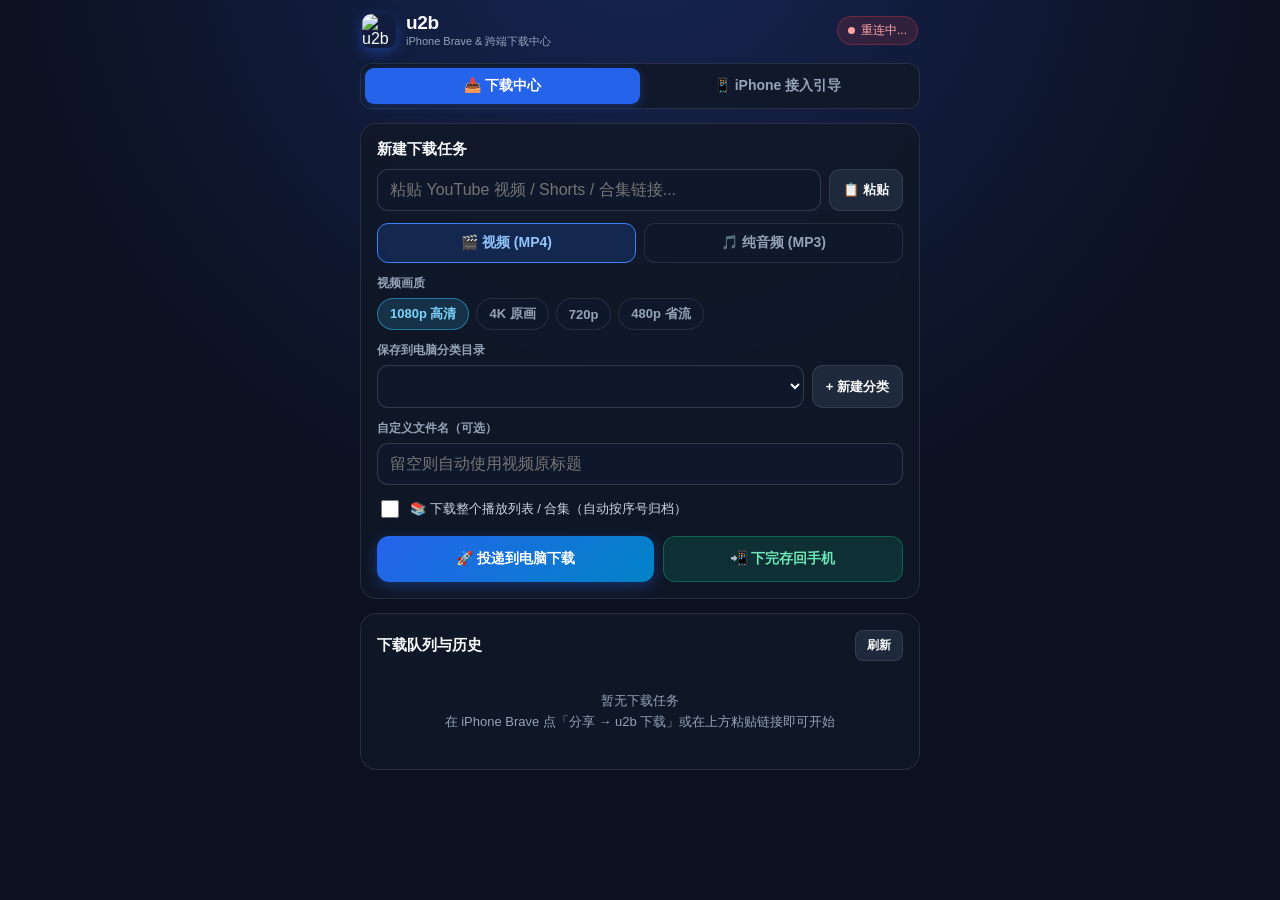
==== cmd/web_assets/index.html @ 051642b7 "fix: server mode" ====
<!DOCTYPE html>
<html lang="zh-CN">
<head>
  <meta charset="UTF-8" />
  <meta name="viewport" content="width=device-width, initial-scale=1.0, viewport-fit=cover" />
  <meta name="apple-mobile-web-app-capable" content="yes" />
  <meta name="apple-mobile-web-app-status-bar-style" content="black-translucent" />
  <meta name="apple-mobile-web-app-title" content="u2b" />
  <meta name="theme-color" content="#0b1120" />
  <link rel="manifest" href="/manifest.webmanifest" />
  <link rel="apple-touch-icon" href="/icon-192.png" />
  <link rel="icon" type="image/png" href="/icon-192.png" />
  <title>u2b · 跨端极速下载</title>
  <style>
    :root {
      --bg: #0b1120;
      --card: #111827;
      --card-2: #1e293b;
      --border: rgba(148, 163, 184, 0.16);
      --text: #f8fafc;
      --muted: #94a3b8;
      --primary: #2563eb;
      --primary-hover: #3b82f6;
      --accent: #38bdf8;
      --green: #10b981;
      --red: #ef4444;
      --amber: #f59e0b;
    }
    * { box-sizing: border-box; -webkit-tap-highlight-color: transparent; }
    body {
      margin: 0;
      font-family: -apple-system, BlinkMacSystemFont, "SF Pro Text", "PingFang SC", sans-serif;
      background: radial-gradient(circle at 50% -10%, #172554 0%, var(--bg) 55%);
      color: var(--text);
      min-height: 100vh;
      padding: env(safe-area-inset-top, 12px) 14px calc(env(safe-area-inset-bottom, 16px) + 24px);
    }
    .wrap {
      max-width: 560px;
      margin: 0 auto;
    }
    .topbar {
      display: flex;
      align-items: center;
      justify-content: space-between;
      padding: 12px 2px 14px;
    }
    .brand {
      display: flex;
      align-items: center;
      gap: 10px;
    }
    .brand img {
      width: 34px;
      height: 34px;
      border-radius: 9px;
      box-shadow: 0 4px 14px rgba(37, 99, 235, 0.45);
    }
    .brand-title {
      font-size: 19px;
      font-weight: 700;
      letter-spacing: -0.3px;
    }
    .brand-sub {
      font-size: 11px;
      color: var(--muted);
    }
    .status-pill {
      display: inline-flex;
      align-items: center;
      gap: 6px;
      font-size: 12px;
      padding: 5px 10px;
      border-radius: 999px;
      background: rgba(16, 185, 129, 0.12);
      color: #6ee7b7;
      border: 1px solid rgba(16, 185, 129, 0.25);
    }
    .status-pill.offline {
      background: rgba(239, 68, 68, 0.14);
      color: #fca5a5;
      border-color: rgba(239, 68, 68, 0.3);
    }
    .dot {
      width: 7px;
      height: 7px;
      border-radius: 50%;
      background: currentColor;
    }

    .nav-tabs {
      display: grid;
      grid-template-columns: 1fr 1fr;
      background: rgba(17, 24, 39, 0.85);
      border: 1px solid var(--border);
      border-radius: 12px;
      padding: 4px;
      margin-bottom: 14px;
    }
    .nav-tab {
      border: none;
      background: transparent;
      color: var(--muted);
      font-size: 14px;
      font-weight: 600;
      padding: 9px 10px;
      border-radius: 9px;
      cursor: pointer;
      transition: all 0.15s;
    }
    .nav-tab.active {
      background: var(--primary);
      color: #fff;
      box-shadow: 0 2px 10px rgba(37, 99, 235, 0.35);
    }

    .card {
      background: rgba(17, 24, 39, 0.88);
      border: 1px solid var(--border);
      border-radius: 16px;
      padding: 16px;
      margin-bottom: 14px;
      backdrop-filter: blur(12px);
    }
    .card-title {
      font-size: 15px;
      font-weight: 700;
      margin: 0 0 10px;
      display: flex;
      align-items: center;
      justify-content: space-between;
      gap: 8px;
    }
    .label {
      display: block;
      font-size: 12px;
      font-weight: 600;
      color: var(--muted);
      margin: 12px 0 6px;
    }
    .url-row {
      display: flex;
      gap: 8px;
    }
    input[type="text"], input[type="url"], input[type="password"], select, textarea {
      width: 100%;
      background: #0f172a;
      color: var(--text);
      border: 1px solid rgba(148, 163, 184, 0.24);
      border-radius: 11px;
      padding: 11px 12px;
      font-size: 16px; /* >=16px prevents iOS Safari/Brave auto-zoom */
      outline: none;
    }
    input:focus, select:focus, textarea:focus {
      border-color: var(--accent);
    }
    .icon-btn {
      flex-shrink: 0;
      background: var(--card-2);
      color: var(--text);
      border: 1px solid var(--border);
      border-radius: 11px;
      padding: 0 13px;
      font-size: 13px;
      font-weight: 600;
      cursor: pointer;
      white-space: nowrap;
    }
    .icon-btn:active { opacity: 0.75; }

    .seg-row {
      display: grid;
      grid-template-columns: 1fr 1fr;
      gap: 8px;
      margin-top: 12px;
    }
    .seg-btn {
      background: #0f172a;
      color: var(--muted);
      border: 1px solid var(--border);
      border-radius: 11px;
      padding: 10px 8px;
      font-size: 14px;
      font-weight: 600;
      cursor: pointer;
    }
    .seg-btn.active {
      background: rgba(37, 99, 235, 0.2);
      color: #93c5fd;
      border-color: #3b82f6;
    }

    .pills {
      display: flex;
      gap: 7px;
      flex-wrap: wrap;
    }
    .pill {
      background: #0f172a;
      color: var(--muted);
      border: 1px solid var(--border);
      border-radius: 999px;
      padding: 6px 12px;
      font-size: 13px;
      font-weight: 600;
      cursor: pointer;
    }
    .pill.active {
      background: rgba(56, 189, 248, 0.16);
      color: #7dd3fc;
      border-color: rgba(56, 189, 248, 0.5);
    }

    .dir-row {
      display: flex;
      gap: 8px;
    }
    .check-row {
      display: flex;
      align-items: center;
      gap: 8px;
      margin-top: 12px;
      font-size: 13px;
      color: #cbd5e1;
      cursor: pointer;
    }
    .check-row input {
      width: 18px;
      height: 18px;
      accent-color: var(--primary);
    }

    .cta-grid {
      display: grid;
      grid-template-columns: 1.15fr 1fr;
      gap: 9px;
      margin-top: 15px;
    }
    .btn {
      border: none;
      border-radius: 12px;
      padding: 13px 14px;
      font-size: 14px;
      font-weight: 700;
      cursor: pointer;
      display: inline-flex;
      align-items: center;
      justify-content: center;
      gap: 6px;
      text-decoration: none;
      transition: transform 0.1s, opacity 0.15s;
    }
    .btn:active { transform: scale(0.98); }
    .btn-primary {
      background: linear-gradient(135deg, #2563eb, #0284c7);
      color: #fff;
      box-shadow: 0 4px 14px rgba(37, 99, 235, 0.35);
    }
    .btn-secondary {
      background: rgba(16, 185, 129, 0.16);
      color: #6ee7b7;
      border: 1px solid rgba(16, 185, 129, 0.35);
    }
    .btn-outline {
      background: var(--card-2);
      color: var(--text);
      border: 1px solid var(--border);
    }
    .btn-full { width: 100%; }

    .task-item {
      background: #0f172a;
      border: 1px solid var(--border);
      border-radius: 13px;
      padding: 12px;
      margin-bottom: 10px;
    }
    .task-item:last-child { margin-bottom: 0; }
    .task-head {
      display: flex;
      justify-content: space-between;
      align-items: center;
      font-size: 12px;
      color: var(--muted);
      margin-bottom: 5px;
    }
    .task-title {
      font-size: 14px;
      font-weight: 600;
      line-height: 1.35;
      word-break: break-word;
      margin-bottom: 8px;
    }
    .bar {
      height: 6px;
      background: #1e293b;
      border-radius: 999px;
      overflow: hidden;
      margin-bottom: 8px;
    }
    .bar-fill {
      height: 100%;
      background: linear-gradient(90deg, #3b82f6, #38bdf8);
      transition: width 0.25s ease;
    }
    .task-actions {
      display: flex;
      gap: 8px;
      flex-wrap: wrap;
      margin-top: 8px;
    }
    .mini-btn {
      font-size: 12px;
      font-weight: 600;
      padding: 6px 11px;
      border-radius: 8px;
      border: 1px solid var(--border);
      background: var(--card-2);
      color: var(--text);
      text-decoration: none;
      cursor: pointer;
    }
    .mini-btn.green {
      background: rgba(16, 185, 129, 0.18);
      color: #6ee7b7;
      border-color: rgba(16, 185, 129, 0.4);
    }
    .mini-btn.danger {
      color: #fca5a5;
      border-color: rgba(239, 68, 68, 0.35);
    }
    .empty {
      text-align: center;
      color: var(--muted);
      font-size: 13px;
      padding: 20px 8px;
      line-height: 1.6;
    }

    .qr-box {
      display: flex;
      flex-direction: column;
      align-items: center;
      background: #0f172a;
      border: 1px solid var(--border);
      border-radius: 14px;
      padding: 16px;
      margin: 12px 0;
    }
    .qr-box img {
      width: 188px;
      height: 188px;
      border-radius: 10px;
      background: #fff;
      padding: 6px;
    }
    .addr-code {
      margin-top: 10px;
      font-family: ui-monospace, SFMono-Regular, Menlo, monospace;
      font-size: 12px;
      color: #93c5fd;
      word-break: break-all;
      text-align: center;
    }
    .step-list {
      margin: 10px 0 0;
      padding-left: 18px;
      color: #cbd5e1;
      font-size: 13px;
      line-height: 1.65;
    }
    .badge {
      font-size: 11px;
      padding: 3px 8px;
      border-radius: 999px;
      background: rgba(56, 189, 248, 0.14);
      color: #7dd3fc;
    }
    .badge.ok {
      background: rgba(16, 185, 129, 0.15);
      color: #6ee7b7;
    }
    .hidden { display: none !important; }
    .toast {
      position: fixed;
      left: 50%;
      bottom: calc(env(safe-area-inset-bottom, 16px) + 18px);
      transform: translateX(-50%);
      background: #1e293b;
      color: #f8fafc;
      border: 1px solid rgba(56, 189, 248, 0.4);
      padding: 10px 16px;
      border-radius: 999px;
      font-size: 13px;
      font-weight: 600;
      box-shadow: 0 8px 24px rgba(0,0,0,0.45);
      z-index: 999;
    }
    details {
      margin-top: 10px;
      background: #0f172a;
      border: 1px solid var(--border);
      border-radius: 10px;
      padding: 9px 12px;
      font-size: 13px;
      color: #cbd5e1;
    }
    summary {
      cursor: pointer;
      font-weight: 600;
      color: #93c5fd;
    }
  </style>
</head>
<body>
  <div class="wrap">
    <div class="topbar">
      <div class="brand">
        <img src="/icon-192.png" alt="u2b" />
        <div>
          <div class="brand-title">u2b</div>
          <div class="brand-sub">iPhone Brave &amp; 跨端下载中心</div>
        </div>
      </div>
      <div id="conn-pill" class="status-pill">
        <span class="dot"></span>
        <span id="conn-text">已连接</span>
      </div>
    </div>

    <div class="nav-tabs">
      <button id="tab-dl" class="nav-tab active" type="button">📥 下载中心</button>
      <button id="tab-setup" class="nav-tab" type="button">📱 iPhone 接入引导</button>
    </div>

    <!-- TAB 1: DOWNLOAD PANEL -->
    <div id="view-dl">
      <div class="card">
        <div class="card-title">
          <span>新建下载任务</span>
          <span id="cookie-badge" class="badge hidden">🔑 会员鉴权就绪</span>
        </div>

        <div class="url-row">
          <input id="url-input" type="url" placeholder="粘贴 YouTube 视频 / Shorts / 合集链接..." autocomplete="off" />
          <button id="paste-btn" class="icon-btn" type="button">📋 粘贴</button>
        </div>

        <div class="seg-row">
          <button id="fmt-mp4" class="seg-btn active" type="button">🎬 视频 (MP4)</button>
          <button id="fmt-mp3" class="seg-btn" type="button">🎵 纯音频 (MP3)</button>
        </div>

        <div id="quality-section">
          <span class="label">视频画质</span>
          <div class="pills" id="quality-pills">
            <button class="pill active" data-q="hd1080" type="button">1080p 高清</button>
            <button class="pill" data-q="hd2160" type="button">4K 原画</button>
            <button class="pill" data-q="hd720" type="button">720p</button>
            <button class="pill" data-q="sd480" type="button">480p 省流</button>
          </div>
        </div>

        <span class="label">保存到电脑分类目录</span>
        <div class="dir-row">
          <select id="dir-select"></select>
          <button id="new-cat-btn" class="icon-btn" type="button">+ 新建分类</button>
        </div>

        <span class="label">自定义文件名（可选）</span>
        <input id="filename-input" type="text" placeholder="留空则自动使用视频原标题" />

        <label class="check-row">
          <input id="playlist-check" type="checkbox" />
          <span>📚 下载整个播放列表 / 合集（自动按序号归档）</span>
        </label>

        <div class="cta-grid">
          <button id="submit-server-btn" class="btn btn-primary" type="button">🚀 投递到电脑下载</button>
          <button id="submit-phone-btn" class="btn btn-secondary" type="button">📲 下完存回手机</button>
        </div>
      </div>

      <div class="card">
        <div class="card-title">
          <span>下载队列与历史</span>
          <button id="refresh-btn" class="mini-btn" type="button">刷新</button>
        </div>
        <div id="tasks-list">
          <div class="empty">暂无下载任务<br/>在 iPhone Brave 点「分享 → u2b 下载」或在上方粘贴链接即可开始</div>
        </div>
      </div>
    </div>

    <!-- TAB 2: IPHONE BRAVE SETUP -->
    <div id="view-setup" class="hidden">
      <div class="card">
        <div class="card-title">
          <span>1. 选择连接地址 &amp; 手机扫码</span>
          <span class="badge">Wi-Fi / Tailscale</span>
        </div>
        <div id="addr-pills" class="pills"></div>
        <div class="qr-box">
          <img id="qr-img" src="/api/qr.svg" alt="QR Code" />
          <div id="selected-addr-text" class="addr-code"></div>
        </div>
        <div style="font-size:12px;color:var(--muted);text-align:center;">
          用 iPhone 相机扫描二维码，直接在手机 Brave 中打开本面板
        </div>
      </div>

      <div class="card">
        <div class="card-title">
          <span>2. 方案 A：iOS 分享菜单快捷指令</span>
          <span class="badge ok">最推荐 · 一键投递</span>
        </div>
        <p style="font-size:13px;color:#cbd5e1;margin:0 0 12px;line-height:1.55;">
          安装后，在 iPhone Brave 观看视频或<strong>长按任意视频封面 → 点系统「分享」→ 点「u2b 下载」</strong>，即可一键存到电脑或直接取回手机本地！
        </p>

        <div style="display:flex;flex-direction:column;gap:9px;">
          <a id="download-shortcut-btn" class="btn btn-primary btn-full" href="/api/shortcut/u2b.shortcut">
            📥 在 iPhone 上一键获取「u2b 下载」快捷指令
          </a>
          <button id="mac-sync-shortcut-btn" class="btn btn-outline btn-full hidden" type="button">
            ☁️ 在这台 Mac 导入快捷指令（通过 iCloud 自动同步到 iPhone）
          </button>
        </div>

        <details>
          <summary>📖 备选：如果未签名或需手动创建（仅需 2 步）</summary>
          <ol class="step-list">
            <li>打开 iPhone「快捷指令」App → 右上角 <code>+</code> 新建，开启底部 ⓘ 中的<strong>「在共享表单中显示」</strong>（接收 URL 和 Safari 网页）。</li>
            <li>添加动作<strong>「URL 编码」</strong>（输入选“快捷指令输入”），再添加动作<strong>「获取 URL 内容」</strong>，地址填入：<br/>
              <code id="manual-api-example" style="color:#7dd3fc;word-break:break-all;"></code>
            </li>
            <li>再添加<strong>「显示通知」</strong>展示返回结果，命名为 <code>u2b 下载</code> 即可！</li>
          </ol>
        </details>
      </div>

      <div class="card">
        <div class="card-title">
          <span>3. 方案 B：主屏幕 Web App &amp; 小书签</span>
          <span class="badge">可视化进度管理</span>
        </div>
        <ol class="step-list" style="margin-top:0;">
          <li><strong>添加到主屏幕 (PWA)</strong>：在 iPhone Brave 打开本页 → 点击底部「分享」图标 → 选择<strong>「添加到主屏幕」</strong>，即可像原生 App 一样随时查看进度、管理分类目录、取回已下载的 MP4/MP3。</li>
          <li><strong>Brave 书签脚本（免装快捷指令备选）</strong>：复制下方代码保存为 Brave 书签，看 YouTube 时点一下书签即可带链接跳入本面板：</li>
        </ol>
        <div style="margin-top:10px;">
          <button id="copy-bookmarklet-btn" class="btn btn-outline btn-full" type="button">📋 一键复制 Brave 书签脚本</button>
        </div>
      </div>

      <div class="card">
        <div class="card-title">
          <span>4. 会员专属视频 Cookie 状态</span>
          <span id="setup-cookie-status" class="badge">检测中</span>
        </div>
        <p style="font-size:12px;color:var(--muted);margin:0;line-height:1.55;">
          只要桌面端 Brave 安装过 <code>u2b</code> 扩展并打开过 YouTube，会员登录态会自动同步给手机端使用，且不会触发 macOS 钥匙串弹窗。
        </p>
        <details>
          <summary>🔧 手动粘贴 / 更新 Netscape cookies.txt（无桌面浏览器服务器适用）</summary>
          <textarea id="cookies-textarea" rows="4" style="margin-top:8px;font-size:13px;" placeholder="# Netscape HTTP Cookie File..."></textarea>
          <button id="save-cookies-btn" class="btn btn-outline btn-full" style="margin-top:8px;padding:10px;" type="button">保存 Cookie</button>
        </details>
      </div>
    </div>
  </div>

  <div id="toast" class="toast hidden"></div>

  <script>
    (() => {
      const params = new URLSearchParams(location.search);
      const urlToken = params.get("token");
      if (urlToken) {
        localStorage.setItem("u2b_token", urlToken);
      }
      const getToken = () => localStorage.getItem("u2b_token") || "";

      function apiUrl(path) {
        const tok = getToken();
        if (!tok) return path;
        const sep = path.includes("?") ? "&" : "?";
        return path + sep + "token=" + encodeURIComponent(tok);
      }

      async function apiFetch(path, opts = {}) {
        const headers = Object.assign({}, opts.headers || {});
        const tok = getToken();
        if (tok) headers["X-U2B-Token"] = tok;
        if (opts.body && typeof opts.body === "object" && !(opts.body instanceof FormData)) {
          headers["Content-Type"] = "application/json";
          opts.body = JSON.stringify(opts.body);
        }
        const res = await fetch(apiUrl(path), Object.assign({}, opts, { headers }));
        if (res.status === 401) {
          const entered = prompt("请输入 u2b 访问口令 (Token)：");
          if (entered) {
            localStorage.setItem("u2b_token", entered.trim());
            return apiFetch(path, opts);
          }
          throw new Error("未授权访问 (Token 错误)");
        }
        return res.json();
      }

      let state = {
        format: "mp4",
        quality: "hd1080",
        config: null,
        tasks: [],
        selectedHost: location.origin,
        autoSaveTaskIds: new Set()
      };

      const el = (id) => document.getElementById(id);
      let toastTimer = null;
      function showToast(msg) {
        const t = el("toast");
        t.textContent = msg;
        t.classList.remove("hidden");
        if (toastTimer) clearTimeout(toastTimer);
        toastTimer = setTimeout(() => t.classList.add("hidden"), 2800);
      }

      function switchTab(tab) {
        const isSetup = tab === "setup";
        el("tab-dl").classList.toggle("active", !isSetup);
        el("tab-setup").classList.toggle("active", isSetup);
        el("view-dl").classList.toggle("hidden", isSetup);
        el("view-setup").classList.toggle("hidden", !isSetup);
      }

      el("tab-dl").onclick = () => switchTab("dl");
      el("tab-setup").onclick = () => switchTab("setup");
      if (location.pathname.startsWith("/setup")) {
        switchTab("setup");
      }

      // Format & Quality controls
      function setFormat(fmt) {
        state.format = fmt;
        el("fmt-mp4").classList.toggle("active", fmt === "mp4");
        el("fmt-mp3").classList.toggle("active", fmt === "mp3");
        el("quality-section").classList.toggle("hidden", fmt === "mp3");
        renderDirsSelect();
      }
      el("fmt-mp4").onclick = () => setFormat("mp4");
      el("fmt-mp3").onclick = () => setFormat("mp3");

      el("quality-pills").querySelectorAll(".pill").forEach((btn) => {
        btn.onclick = () => {
          state.quality = btn.dataset.q;
          el("quality-pills").querySelectorAll(".pill").forEach((b) => b.classList.toggle("active", b === btn));
        };
      });

      el("paste-btn").onclick = async () => {
        try {
          const text = await navigator.clipboard.readText();
          if (text && text.trim()) {
            el("url-input").value = text.trim();
            autoDetectPlaylistFlag(text.trim());
            showToast("已粘贴剪贴板链接");
            return;
          }
        } catch (_) {}
        el("url-input").focus();
        showToast("请长按输入框选择「粘贴」");
      };

      function autoDetectPlaylistFlag(u) {
        if (u.includes("youtube.com/playlist")) {
          el("playlist-check").checked = true;
        }
      }
      el("url-input").addEventListener("input", (e) => autoDetectPlaylistFlag(e.target.value));

      function renderDirsSelect(preferPath) {
        if (!state.config) return;
        const dirs = state.format === "mp3" ? (state.config.audioDirs || []) : (state.config.videoDirs || []);
        const sel = el("dir-select");
        const prev = preferPath || sel.value;
        sel.innerHTML = dirs.map((d) => {
          const escapedPath = escapeHtml(d.path);
          const escapedLabel = escapeHtml(d.label);
          return `<option value="${escapedPath}">📁 ${escapedLabel}</option>`;
        }).join("");
        if (prev && Array.from(sel.options).some((o) => o.value === prev)) {
          sel.value = prev;
        }
      }

      el("new-cat-btn").onclick = async () => {
        const name = prompt(`新建${state.format === "mp3" ? "音乐" : "视频"}分类文件夹名称：`);
        if (!name || !name.trim()) return;
        try {
          const res = await apiFetch("/api/categories", {
            method: "POST",
            body: {
              mediaType: state.format === "mp3" ? "audio" : "video",
              name: name.trim()
            }
          });
          if (res.config) {
            state.config = res.config;
            renderDirsSelect(res.createdPath);
            showToast(`✅ 已创建分类：${res.name}`);
          }
        } catch (err) {
          showToast("创建失败: " + err.message);
        }
      };

      async function submitDownload(saveToPhone) {
        const rawUrl = el("url-input").value.trim();
        if (!rawUrl) {
          showToast("请先输入或粘贴 YouTube 链接");
          el("url-input").focus();
          return;
        }
        if (saveToPhone && el("playlist-check").checked) {
          showToast("播放列表包含多个视频，将为您保存到电脑分类目录");
          saveToPhone = false;
        }
        try {
          const res = await apiFetch("/api/tasks", {
            method: "POST",
            body: {
              url: rawUrl,
              format: state.format,
              quality: state.quality,
              outputDir: el("dir-select").value,
              filename: el("filename-input").value.trim(),
              isPlaylist: el("playlist-check").checked
            }
          });
          if (!res.ok) {
            showToast(res.error || "提交失败");
            return;
          }
          if (saveToPhone && res.task && res.task.id) {
            state.autoSaveTaskIds.add(res.task.id);
            showToast("⏳ 已开始解析，完成后将自动拉取到手机！");
          } else {
            showToast("🚀 已投递下载任务！");
          }
          el("filename-input").value = "";
          upsertTask(res.task);
        } catch (err) {
          showToast("请求失败: " + err.message);
        }
      }

      el("submit-server-btn").onclick = () => submitDownload(false);
      el("submit-phone-btn").onclick = () => submitDownload(true);
      el("refresh-btn").onclick = () => loadState();

      function triggerPhoneFileDownload(taskId) {
        const a = document.createElement("a");
        a.href = apiUrl(`/api/files/${encodeURIComponent(taskId)}?download=1`);
        a.style.display = "none";
        document.body.appendChild(a);
        a.click();
        setTimeout(() => a.remove(), 1500);
      }

      function upsertTask(task) {
        if (!task || !task.id) return;
        const idx = state.tasks.findIndex((t) => t.id === task.id);
        const prevStatus = idx >= 0 ? state.tasks[idx].status : "";
        if (idx >= 0) {
          state.tasks[idx] = task;
        } else {
          state.tasks.unshift(task);
        }
        state.tasks.sort((a, b) => (b.updatedAt || 0) - (a.updatedAt || 0));
        renderTasks();

        if (task.status === "completed" && prevStatus !== "completed" && state.autoSaveTaskIds.has(task.id)) {
          state.autoSaveTaskIds.delete(task.id);
          showToast("✅ 解析完成，正在保存到手机...");
          triggerPhoneFileDownload(task.id);
        }
      }

      function formatSize(bytes) {
        if (!bytes || bytes <= 0) return "";
        const mb = bytes / (1024 * 1024);
        return mb >= 1024 ? (mb / 1024).toFixed(2) + " GB" : mb.toFixed(1) + " MB";
      }

      function renderTasks() {
        const box = el("tasks-list");
        if (!state.tasks.length) {
          box.innerHTML = `<div class="empty">暂无下载任务<br/>在 iPhone Brave 点「分享 → u2b 下载」或在上方粘贴链接即可开始</div>`;
          return;
        }

        box.innerHTML = state.tasks.map((t) => {
          const pct = Math.min(100, Math.max(0, Number(t.percentage || 0)));
          const isRunning = t.status === "starting" || t.status === "downloading";
          let badgeText = "准备中...";
          if (t.status === "downloading") {
            badgeText = `${pct.toFixed(1)}%${t.speed ? " · " + t.speed : ""}${t.eta ? " · 剩余 " + t.eta : ""}`;
          } else if (t.status === "completed") {
            const sz = formatSize(t.fileSize);
            badgeText = `✅ 已完成${sz ? " · " + sz : ""}`;
          } else if (t.status === "error") {
            badgeText = `⚠️ ${t.error || "失败"}`;
          }

          const dlHref = apiUrl(`/api/files/${encodeURIComponent(t.id)}?download=1`);
          const playHref = apiUrl(`/api/files/${encodeURIComponent(t.id)}`);

          return `
            <div class="task-item">
              <div class="task-head">
                <span>${t.format === "mp3" ? "🎵 MP3" : "🎬 视频"}${t.isPlaylist ? " · 合集" : ""}</span>
                <span>${escapeHtml(badgeText)}</span>
              </div>
              <div class="task-title">${escapeHtml(t.filename || t.title || t.url)}</div>
              ${isRunning ? `<div class="bar"><div class="bar-fill" style="width:${Math.max(6, pct)}%"></div></div>` : ""}
              <div class="task-actions">
                ${t.status === "completed" && !t.isPlaylist ? `
                  <a class="mini-btn green" href="${dlHref}">📲 保存到手机</a>
                  <a class="mini-btn" href="${playHref}" target="_blank" rel="noopener">▶️ 播放 / 加入播放列表</a>
                ` : ""}
                ${isRunning ? `<button class="mini-btn danger" data-cancel="${escapeHtml(t.id)}" type="button">取消</button>` : ""}
              </div>
            </div>
          `;
        }).join("");

        box.querySelectorAll("[data-cancel]").forEach((btn) => {
          btn.onclick = async () => {
            await apiFetch("/api/tasks/cancel", { method: "POST", body: { id: btn.dataset.cancel } });
            showToast("已取消该任务");
          };
        });
      }

      function renderSetupAddresses() {
        if (!state.config) return;
        const addrs = state.config.addresses || [{ label: "当前地址", url: location.origin }];
        const currentOrigin = location.origin;
        if (!addrs.some((a) => a.url === state.selectedHost)) {
          const nonLocal = addrs.find((a) => !a.url.includes("localhost") && !a.url.includes("127.0.0.1"));
          state.selectedHost = (nonLocal ? nonLocal.url : currentOrigin);
        }

        const pillsBox = el("addr-pills");
        pillsBox.innerHTML = addrs.map((a) => `
          <button class="pill ${a.url === state.selectedHost ? "active" : ""}" data-host="${escapeHtml(a.url)}" type="button">
            ${escapeHtml(a.label)}
          </button>
        `).join("");

        pillsBox.querySelectorAll(".pill").forEach((b) => {
          b.onclick = () => {
            state.selectedHost = b.dataset.host;
            renderSetupAddresses();
          };
        });

        const tok = getToken();
        const setupTarget = state.selectedHost + "/setup" + (tok ? "?token=" + encodeURIComponent(tok) : "");
        el("selected-addr-text").textContent = state.selectedHost;
        el("qr-img").src = apiUrl("/api/qr.svg?text=" + encodeURIComponent(setupTarget));

        const shortcutHref = apiUrl("/api/shortcut/u2b.shortcut?host=" + encodeURIComponent(state.selectedHost));
        el("download-shortcut-btn").href = shortcutHref;

        const manualQuick = state.selectedHost + "/api/quick?format=mp4&plain=1" + (tok ? "&token=" + encodeURIComponent(tok) : "") + "&url=[URL编码后的输入]";
        el("manual-api-example").textContent = manualQuick;

        const isMacDesktop = !(/iPhone|iPad|iPod|Android/i.test(navigator.userAgent)) && state.config.canSignShortcut;
        el("mac-sync-shortcut-btn").classList.toggle("hidden", !isMacDesktop);

        el("cookie-badge").classList.toggle("hidden", !state.config.hasCookies);
        const ckStatus = el("setup-cookie-status");
        ckStatus.textContent = state.config.hasCookies ? "✅ 已就绪" : "公开模式 (未配置)";
        ckStatus.className = "badge" + (state.config.hasCookies ? " ok" : "");
      }

      el("mac-sync-shortcut-btn").onclick = async () => {
        try {
          const res = await apiFetch("/api/shortcut/import-mac", {
            method: "POST",
            body: { host: state.selectedHost }
          });
          if (res.ok) {
            showToast("✅ 已在 Mac 打开快捷指令，点击添加后会自动通过 iCloud 同步到 iPhone！");
          } else {
            showToast(res.error || "打开失败");
          }
        } catch (err) {
          showToast("操作失败: " + err.message);
        }
      };

      el("copy-bookmarklet-btn").onclick = async () => {
        const tok = getToken();
        const tokPart = tok ? `token=${encodeURIComponent(tok)}&` : "";
        const bm = `javascript:void(location.href='${state.selectedHost}/?${tokPart}url='+encodeURIComponent(location.href))`;
        try {
          await navigator.clipboard.writeText(bm);
          showToast("✅ 已复制书签脚本！新建 Brave 书签并粘贴为网址即可");
        } catch (_) {
          prompt("请全选复制以下书签脚本：", bm);
        }
      };

      el("save-cookies-btn").onclick = async () => {
        const raw = el("cookies-textarea").value.trim();
        if (!raw) {
          showToast("请先粘贴 Netscape 格式 Cookie 内容");
          return;
        }
        const res = await apiFetch("/api/cookies", { method: "POST", body: { cookies: raw } });
        if (res.ok) {
          el("cookies-textarea").value = "";
          showToast("✅ 会员 Cookie 已保存生效！");
          loadState();
        } else {
          showToast(res.error || "Cookie 格式无效");
        }
      };

      async function loadState() {
        try {
          const [cfg, tasksRes] = await Promise.all([
            apiFetch("/api/config"),
            apiFetch("/api/tasks")
          ]);
          state.config = cfg;
          state.tasks = (tasksRes && tasksRes.tasks) || [];
          renderDirsSelect();
          renderTasks();
          renderSetupAddresses();
        } catch (err) {
          console.error(err);
        }
      }

      function connectSSE() {
        const es = new EventSource(apiUrl("/api/events"));
        es.onopen = () => {
          el("conn-pill").classList.remove("offline");
          el("conn-text").textContent = "已连接";
        };
        es.onerror = () => {
          el("conn-pill").classList.add("offline");
          el("conn-text").textContent = "重连中...";
        };
        es.addEventListener("task_update", (ev) => {
          try {
            upsertTask(JSON.parse(ev.data));
          } catch (_) {}
        });
        es.addEventListener("config_updated", (ev) => {
          try {
            state.config = JSON.parse(ev.data);
            renderDirsSelect();
            renderSetupAddresses();
          } catch (_) {}
        });
      }

      function escapeHtml(str) {
        return String(str || "")
          .replace(/&/g, "&amp;")
          .replace(/</g, "&lt;")
          .replace(/>/g, "&gt;")
          .replace(/"/g, "&quot;");
      }

      // Handle incoming URL query parameter (?url=...) from Brave Share / Shortcut / Bookmarklet
      const incomingUrl = params.get("url");
      const quickFmt = params.get("quick");
      if (incomingUrl) {
        el("url-input").value = incomingUrl;
        autoDetectPlaylistFlag(incomingUrl);
        switchTab("dl");
        const cleanSearch = new URLSearchParams();
        if (urlToken) cleanSearch.set("token", urlToken);
        const cleanQuery = cleanSearch.toString();
        history.replaceState(null, "", location.pathname + (cleanQuery ? "?" + cleanQuery : ""));
      }

      loadState().then(() => {
        if (incomingUrl && (quickFmt === "mp4" || quickFmt === "mp3")) {
          setFormat(quickFmt);
          submitDownload(params.get("phone") === "1");
        }
      });
      connectSSE();
    })();
  </script>
</body>
</html>
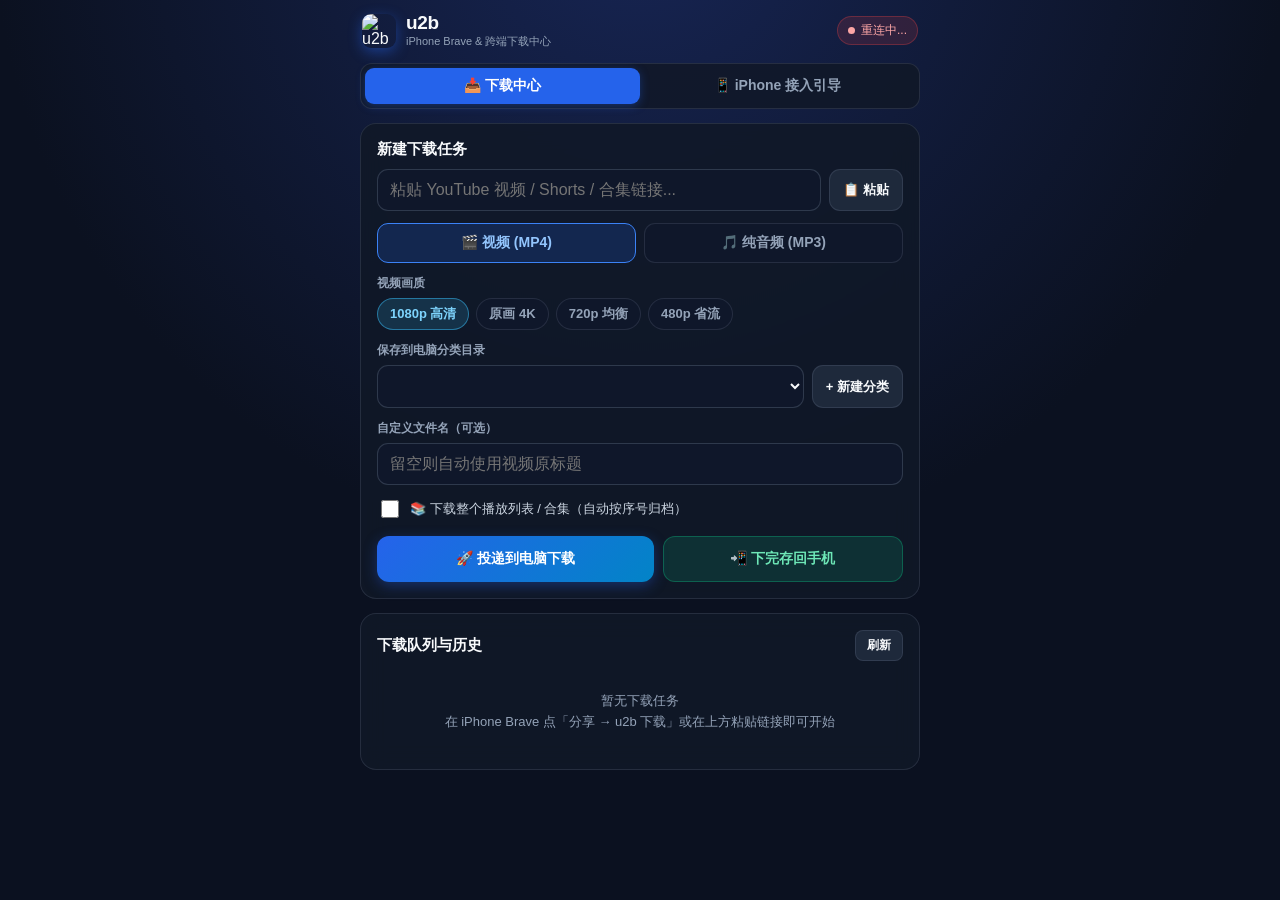
==== commit 9b97604c: "feat(quality): support configurable 4K/1080p/720p/480p quality across extension, web, shortcut, and " ====
--- a/cmd/web_assets/index.html
+++ b/cmd/web_assets/index.html
@@ -456,8 +456,8 @@
           <span class="label">视频画质</span>
           <div class="pills" id="quality-pills">
             <button class="pill active" data-q="hd1080" type="button">1080p 高清</button>
-            <button class="pill" data-q="hd2160" type="button">4K 原画</button>
-            <button class="pill" data-q="hd720" type="button">720p</button>
+            <button class="pill" data-q="hd2160" type="button">原画 4K</button>
+            <button class="pill" data-q="hd720" type="button">720p 均衡</button>
             <button class="pill" data-q="sd480" type="button">480p 省流</button>
           </div>
         </div>
@@ -497,7 +497,7 @@
     <div id="view-setup" class="hidden">
       <div class="card">
         <div class="card-title">
-          <span>1. 选择连接地址 &amp; 手机扫码</span>
+          <span>方式一：手机扫码</span>
           <span class="badge">Wi-Fi / Tailscale</span>
         </div>
         <div id="addr-pills" class="pills"></div>
@@ -506,13 +506,13 @@
           <div id="selected-addr-text" class="addr-code"></div>
         </div>
         <div style="font-size:12px;color:var(--muted);text-align:center;">
-          用 iPhone 相机扫描二维码，直接在手机 Brave 中打开本面板
+          用 iPhone 相机扫描二维码，直接在手机 Brave 中进入下载中心
         </div>
       </div>
 
       <div class="card">
         <div class="card-title">
-          <span>2. 方案 A：iOS 分享菜单快捷指令</span>
+          <span>方式二：安装快捷指令</span>
           <span class="badge ok">最推荐 · 一键投递</span>
         </div>
         <p style="font-size:13px;color:#cbd5e1;margin:0 0 12px;line-height:1.55;">
@@ -542,21 +542,7 @@
 
       <div class="card">
         <div class="card-title">
-          <span>3. 方案 B：主屏幕 Web App &amp; 小书签</span>
-          <span class="badge">可视化进度管理</span>
-        </div>
-        <ol class="step-list" style="margin-top:0;">
-          <li><strong>添加到主屏幕 (PWA)</strong>：在 iPhone Brave 打开本页 → 点击底部「分享」图标 → 选择<strong>「添加到主屏幕」</strong>，即可像原生 App 一样随时查看进度、管理分类目录、取回已下载的 MP4/MP3。</li>
-          <li><strong>Brave 书签脚本（免装快捷指令备选）</strong>：复制下方代码保存为 Brave 书签，看 YouTube 时点一下书签即可带链接跳入本面板：</li>
-        </ol>
-        <div style="margin-top:10px;">
-          <button id="copy-bookmarklet-btn" class="btn btn-outline btn-full" type="button">📋 一键复制 Brave 书签脚本</button>
-        </div>
-      </div>
-
-      <div class="card">
-        <div class="card-title">
-          <span>4. 会员专属视频 Cookie 状态</span>
+          <span>会员专属视频 Cookie 状态</span>
           <span id="setup-cookie-status" class="badge">检测中</span>
         </div>
         <p style="font-size:12px;color:var(--muted);margin:0;line-height:1.55;">
@@ -611,7 +597,8 @@
 
       let state = {
         format: "mp4",
-        quality: "hd1080",
+        quality: localStorage.getItem("u2b_quality") || "hd1080",
+        hasLocalQualityChoice: Boolean(localStorage.getItem("u2b_quality")),
         config: null,
         tasks: [],
         selectedHost: location.origin,
@@ -636,9 +623,10 @@
         el("view-setup").classList.toggle("hidden", !isSetup);
       }
 
+      const isMobileDevice = /iPhone|iPad|iPod|Android/i.test(navigator.userAgent);
       el("tab-dl").onclick = () => switchTab("dl");
       el("tab-setup").onclick = () => switchTab("setup");
-      if (location.pathname.startsWith("/setup")) {
+      if (params.get("tab") === "setup" || (location.pathname.startsWith("/setup") && !isMobileDevice)) {
         switchTab("setup");
       }
 
@@ -653,10 +641,31 @@
       el("fmt-mp4").onclick = () => setFormat("mp4");
       el("fmt-mp3").onclick = () => setFormat("mp3");
 
+      function formatQualityLabel(q) {
+        switch ((q || "hd1080").toLowerCase()) {
+          case "best": return "原画最高";
+          case "hd2160": case "4k": case "2160": return "原画 4K";
+          case "hd1440": case "2k": case "1440": return "2K";
+          case "hd720": case "720": return "720p";
+          case "sd480": case "480": return "480p";
+          default: return "1080p";
+        }
+      }
+
+      function renderQualityPills() {
+        const btnQ = state.quality === "best" ? "hd2160" : state.quality;
+        el("quality-pills").querySelectorAll(".pill").forEach((b) => {
+          b.classList.toggle("active", b.dataset.q === btnQ);
+        });
+      }
+      renderQualityPills();
+
       el("quality-pills").querySelectorAll(".pill").forEach((btn) => {
         btn.onclick = () => {
           state.quality = btn.dataset.q;
-          el("quality-pills").querySelectorAll(".pill").forEach((b) => b.classList.toggle("active", b === btn));
+          state.hasLocalQualityChoice = true;
+          localStorage.setItem("u2b_quality", state.quality);
+          renderQualityPills();
         };
       });
 
@@ -818,10 +827,11 @@
           const dlHref = apiUrl(`/api/files/${encodeURIComponent(t.id)}?download=1`);
           const playHref = apiUrl(`/api/files/${encodeURIComponent(t.id)}`);
 
+          const mediaTag = t.format === "mp3" ? "🎵 MP3" : `🎬 视频 ${formatQualityLabel(t.quality)}`;
           return `
             <div class="task-item">
               <div class="task-head">
-                <span>${t.format === "mp3" ? "🎵 MP3" : "🎬 视频"}${t.isPlaylist ? " · 合集" : ""}</span>
+                <span>${escapeHtml(mediaTag)}${t.isPlaylist ? " · 合集" : ""}</span>
                 <span>${escapeHtml(badgeText)}</span>
               </div>
               <div class="task-title">${escapeHtml(t.filename || t.title || t.url)}</div>
@@ -869,9 +879,9 @@
         });
 
         const tok = getToken();
-        const setupTarget = state.selectedHost + "/setup" + (tok ? "?token=" + encodeURIComponent(tok) : "");
+        const qrTarget = state.selectedHost + "/" + (tok ? "?token=" + encodeURIComponent(tok) : "");
         el("selected-addr-text").textContent = state.selectedHost;
-        el("qr-img").src = apiUrl("/api/qr.svg?text=" + encodeURIComponent(setupTarget));
+        el("qr-img").src = apiUrl("/api/qr.svg?text=" + encodeURIComponent(qrTarget));
 
         const shortcutHref = apiUrl("/api/shortcut/u2b.shortcut?host=" + encodeURIComponent(state.selectedHost));
         el("download-shortcut-btn").href = shortcutHref;
@@ -904,18 +914,6 @@
         }
       };
 
-      el("copy-bookmarklet-btn").onclick = async () => {
-        const tok = getToken();
-        const tokPart = tok ? `token=${encodeURIComponent(tok)}&` : "";
-        const bm = `javascript:void(location.href='${state.selectedHost}/?${tokPart}url='+encodeURIComponent(location.href))`;
-        try {
-          await navigator.clipboard.writeText(bm);
-          showToast("✅ 已复制书签脚本！新建 Brave 书签并粘贴为网址即可");
-        } catch (_) {
-          prompt("请全选复制以下书签脚本：", bm);
-        }
-      };
-
       el("save-cookies-btn").onclick = async () => {
         const raw = el("cookies-textarea").value.trim();
         if (!raw) {
@@ -939,6 +937,10 @@
             apiFetch("/api/tasks")
           ]);
           state.config = cfg;
+          if (!state.hasLocalQualityChoice && cfg && cfg.defaultQuality) {
+            state.quality = cfg.defaultQuality;
+            renderQualityPills();
+          }
           state.tasks = (tasksRes && tasksRes.tasks) || [];
           renderDirsSelect();
           renderTasks();
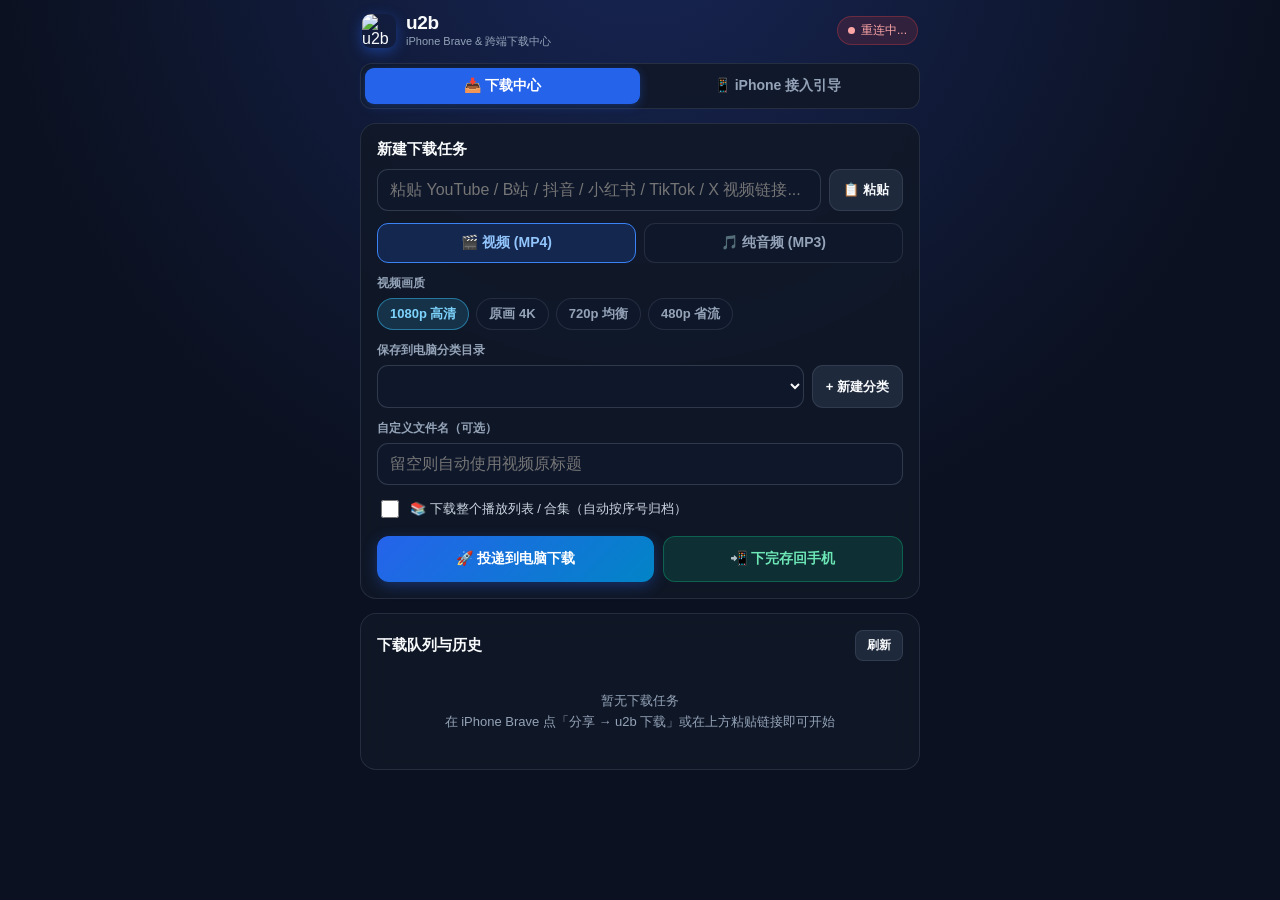
==== commit c32d5685: "feat(security): add macOS Seatbelt sandbox, default server token, CSRF/path guards, and mainstream v" ====
--- a/cmd/web_assets/index.html
+++ b/cmd/web_assets/index.html
@@ -443,7 +443,7 @@
         </div>
 
         <div class="url-row">
-          <input id="url-input" type="url" placeholder="粘贴 YouTube 视频 / Shorts / 合集链接..." autocomplete="off" />
+          <input id="url-input" type="text" placeholder="粘贴 YouTube / B站 / 抖音 / 小红书 / TikTok / X 视频链接..." autocomplete="off" />
           <button id="paste-btn" class="icon-btn" type="button">📋 粘贴</button>
         </div>
 
@@ -989,10 +989,9 @@
         el("url-input").value = incomingUrl;
         autoDetectPlaylistFlag(incomingUrl);
         switchTab("dl");
-        const cleanSearch = new URLSearchParams();
-        if (urlToken) cleanSearch.set("token", urlToken);
-        const cleanQuery = cleanSearch.toString();
-        history.replaceState(null, "", location.pathname + (cleanQuery ? "?" + cleanQuery : ""));
+      }
+      if (urlToken || incomingUrl) {
+        history.replaceState(null, "", location.pathname);
       }
 
       loadState().then(() => {
